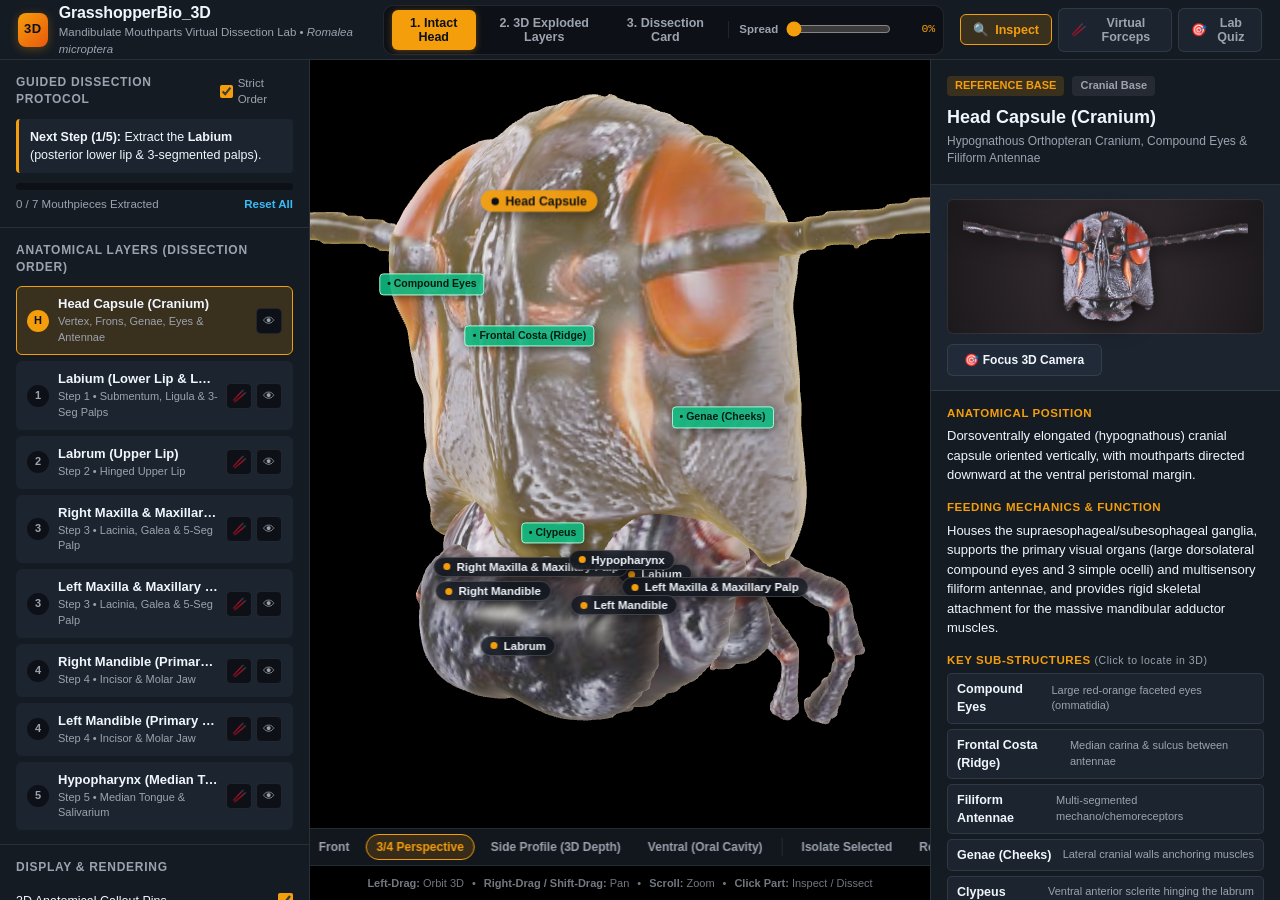
==== index.html @ cb67cf42 "Initial commit: GrasshopperBio 3D virtual mouthparts dissection atlas" ====
<!DOCTYPE html>
<html lang="en">
<head>
  <meta charset="UTF-8" />
  <meta name="viewport" content="width=device-width, initial-scale=1.0" />
  <title>GrasshopperBio 3D — Virtual Mouthparts Dissection Atlas</title>
  <link rel="stylesheet" href="styles.css" />
</head>
<body>
  <div class="app-shell">
    <!-- Top Navigation & Control Header -->
    <header class="top-bar">
      <div class="brand">
        <div class="brand-badge">3D</div>
        <div class="brand-text">
          <h1 id="brandTitle">GrasshopperBio_3D</h1>
          <span id="brandSubtitle" class="subtitle">Mandibulate Mouthparts Virtual Dissection Lab • <em>Romalea microptera</em></span>
        </div>
      </div>

      <!-- Primary State Presets & Explosion Scrub Slider -->
      <div id="stateControls" class="state-controls" role="group" aria-label="3D Dissection State">
        <button id="btnStateIntact" class="state-btn active" data-state="0" title="Assemble all mouthparts on the head capsule (Frame 1)">
          1. Intact Head
        </button>
        <button id="btnStateExploded" class="state-btn" data-state="50" title="Separate mouthpart layers in 3D space (Frame 50)">
          2. 3D Exploded Layers
        </button>
        <button id="btnStateTray" class="state-btn" data-state="100" title="Arrange dissected mouthparts on laboratory card (Frame 100)">
          3. Dissection Card
        </button>
        <div class="slider-group">
          <label for="explodeSlider">Spread</label>
          <input id="explodeSlider" type="range" min="0" max="100" value="0" step="1" />
          <span id="explodeValue" class="mono-val">0%</span>
        </div>
      </div>

      <!-- Tool Mode Switcher -->
      <div id="modeControls" class="mode-controls" role="group" aria-label="Interaction Tool Mode">
        <button id="toolInspect" class="tool-btn active" data-tool="inspect" title="Click any mouthpiece to inspect its anatomy and sub-structures">
          <span class="tool-icon">🔍</span> Inspect
        </button>
        <button id="toolForceps" class="tool-btn" data-tool="forceps" title="Click mouthpieces to extract them with virtual forceps in lab order">
          <span class="tool-icon">🥢</span> Virtual Forceps
        </button>
        <button id="toolQuiz" class="tool-btn" data-tool="quiz" title="Test your knowledge of grasshopper mouthpart anatomy">
          <span class="tool-icon">🎯</span> Lab Quiz
        </button>
      </div>
    </header>

    <!-- Main 3-Column Workspace -->
    <main class="workspace">
      <!-- Left Sidebar: Dissection Protocol & Anatomical Layers -->
      <aside class="panel left-panel" aria-label="Dissection Layers and Protocol">
        <div id="guidedSection" class="panel-section guided-section">
          <div class="section-header">
            <h2>Guided Dissection Protocol</h2>
            <label class="toggle-pill" title="Enforce strict 5-step anatomical removal order">
              <input type="checkbox" id="chkStrictOrder" checked />
              <span>Strict Order</span>
            </label>
          </div>
          <p id="guidedPrompt" class="guided-prompt">
            Switch to <strong>Virtual Forceps</strong> or click any mouthpiece to begin the 5-step dissection sequence.
          </p>
          <div class="progress-bar-wrap" aria-label="Dissection Progress">
            <div id="dissectionProgressFill" class="progress-bar-fill" style="width: 0%"></div>
          </div>
          <div class="progress-meta">
            <span id="dissectionProgressText">0 / 7 Mouthpieces Extracted</span>
            <button id="btnResetDissection" class="link-btn" type="button">Reset All</button>
          </div>
        </div>

        <div class="panel-section layers-section">
          <div class="section-header">
            <h2 id="layersHeading">Anatomical Layers (Dissection Order)</h2>
          </div>
          <div id="partsList" class="parts-list" role="list"></div>
        </div>

        <div class="panel-section display-section">
          <div class="section-header">
            <h2>Display &amp; Rendering</h2>
          </div>
          <div class="control-row">
            <label for="chkLabels">3D Anatomical Callout Pins</label>
            <input type="checkbox" id="chkLabels" checked />
          </div>
          <div class="control-row">
            <label for="chkSubPins">Show Sub-Structure Markers</label>
            <input type="checkbox" id="chkSubPins" checked />
          </div>
          <div class="control-row">
            <label for="chkGhostHead">Ghost / X-Ray Head Capsule</label>
            <input type="checkbox" id="chkGhostHead" />
          </div>
          <div class="control-row">
            <label for="chkWireframe">Show 3D Mesh Topology</label>
            <input type="checkbox" id="chkWireframe" />
          </div>
          <div class="control-row slider-row">
            <label for="depthScaleSlider">3D Depth Scale</label>
            <input id="depthScaleSlider" type="range" min="60" max="160" value="100" step="5" />
            <span id="depthScaleVal" class="mono-val">1.0×</span>
          </div>
        </div>
      </aside>

      <!-- Center Interactive 3D Viewport -->
      <section class="viewport-container" aria-label="3D Interactive Dissection Viewport">
        <canvas id="glCanvas"></canvas>

        <!-- 2D Projected 3D Callout Labels Layer -->
        <div id="labelsOverlay" class="labels-overlay"></div>

        <!-- Quiz Banner (Visible in Quiz Mode) -->
        <div id="quizBanner" class="quiz-banner" hidden>
          <div class="quiz-top">
            <span class="quiz-badge">LAB PRACTICAL QUIZ</span>
            <span id="quizScore" class="quiz-score">Score: 0 / 0</span>
          </div>
          <p id="quizQuestion" class="quiz-question">Click on the Labrum.</p>
          <div class="quiz-actions">
            <span id="quizFeedback" class="quiz-feedback"></span>
            <button id="btnNextQuiz" class="small-btn" type="button">Skip / Next Question →</button>
          </div>
        </div>

        <!-- Toast / Action Feedback Banner -->
        <div id="toastBanner" class="toast-banner" hidden></div>

        <!-- Bottom Camera & View Controls Dock -->
        <div class="camera-dock" role="toolbar" aria-label="Camera Presets">
          <span class="dock-label">Camera:</span>
          <button class="cam-btn" data-cam="front" type="button">Front</button>
          <button class="cam-btn active" data-cam="oblique" type="button">3/4 Perspective</button>
          <button class="cam-btn" data-cam="side" type="button">Side Profile (3D Depth)</button>
          <button class="cam-btn" data-cam="ventral" type="button">Ventral (Oral Cavity)</button>
          <div class="dock-divider"></div>
          <button id="btnIsolate" class="cam-btn" type="button" title="Isolate only the currently selected mouthpiece">
            Isolate Selected
          </button>
          <button id="btnResetCam" class="cam-btn" type="button" title="Reset camera orbit">
            Reset View
          </button>
        </div>

        <div class="viewport-hint">
          <span><strong>Left-Drag:</strong> Orbit 3D</span>
          <span>•</span>
          <span><strong>Right-Drag / Shift-Drag:</strong> Pan</span>
          <span>•</span>
          <span><strong>Scroll:</strong> Zoom</span>
          <span>•</span>
          <span><strong>Click Part:</strong> Inspect / Dissect</span>
        </div>
      </section>

      <!-- Right Sidebar: Detailed Anatomical Inspector -->
      <aside class="panel right-panel" aria-label="Anatomical Structure Inspector">
        <div class="inspector-header">
          <div class="inspector-badges">
            <span id="inspStepBadge" class="step-badge">Reference Base</span>
            <span id="inspStatusBadge" class="status-badge">Attached on Head</span>
          </div>
          <h2 id="inspTitle">Head Capsule (Cranium)</h2>
          <p id="inspSubtitle" class="insp-subtitle">Hypognathous Orthopteran Cranium, Compound Eyes &amp; Filiform Antennae</p>
        </div>

        <!-- Specimen Cutout Preview + Quick Actions -->
        <div class="specimen-card">
          <div class="specimen-img-wrap">
            <img id="inspImage" src="textures/Head_Capsule_rgba.png" alt="Dissected specimen cutout" />
          </div>
          <div class="specimen-actions">
            <button id="btnToggleDissectSelected" class="primary-action-btn" type="button">
              🥢 Extract with Forceps
            </button>
            <button id="btnFocusSelected" class="secondary-action-btn" type="button">
              🎯 Focus 3D Camera
            </button>
          </div>
        </div>

        <!-- Detailed Description & Sub-parts -->
        <div class="inspector-body">
          <div class="info-block">
            <h3>Anatomical Position</h3>
            <p id="inspPosition"></p>
          </div>

          <div class="info-block">
            <h3>Feeding Mechanics &amp; Function</h3>
            <p id="inspFunction"></p>
          </div>

          <div class="info-block">
            <h3>Key Sub-Structures <span class="hint-tag">(Click to locate in 3D)</span></h3>
            <ul id="inspSubStructures" class="substructure-list"></ul>
          </div>

          <div class="info-block protocol-box">
            <h3>Lab Dissection Technique</h3>
            <p id="inspInstruction"></p>
          </div>
        </div>
      </aside>
    </main>
  </div>

  <script type="module" src="app.js"></script>
</body>
</html>
---- styles.css ----
:root {
  --bg-app: #0d1117;
  --bg-panel: #151b23;
  --bg-panel-elevated: #1c2430;
  --bg-card: #212a38;
  --border-subtle: rgba(255, 255, 255, 0.09);
  --border-focus: #f59e0b;
  --text-primary: #f0f6fc;
  --text-secondary: #9ca3af;
  --text-muted: #6b7280;
  --accent-amber: #f59e0b;
  --accent-amber-soft: rgba(245, 158, 11, 0.16);
  --accent-emerald: #10b981;
  --accent-emerald-soft: rgba(16, 185, 129, 0.16);
  --accent-cyan: #38bdf8;
  --accent-rose: #f43f5e;
  --radius-sm: 6px;
  --radius-md: 10px;
  --radius-lg: 14px;
  --font-sans: -apple-system, BlinkMacSystemFont, "Segoe UI", Roboto, Inter, sans-serif;
  --font-mono: "SFMono-Regular", Consolas, "Liberation Mono", Menlo, monospace;
}

*, *::before, *::after {
  box-sizing: border-box;
  margin: 0;
  padding: 0;
}

html, body {
  width: 100%;
  height: 100%;
  overflow: hidden;
  background-color: var(--bg-app);
  color: var(--text-primary);
  font-family: var(--font-sans);
  font-size: 14px;
  line-height: 1.45;
  -webkit-font-smoothing: antialiased;
}

.app-shell {
  display: flex;
  flex-direction: column;
  width: 100vw;
  height: 100vh;
}

/* Top Navigation Header */
.top-bar {
  display: flex;
  align-items: center;
  justify-content: space-between;
  gap: 16px;
  height: 60px;
  padding: 0 18px;
  background: var(--bg-panel);
  border-bottom: 1px solid var(--border-subtle);
  flex-shrink: 0;
  z-index: 20;
}

.brand {
  display: flex;
  align-items: center;
  gap: 11px;
}

.brand-badge {
  display: grid;
  place-items: center;
  width: 34px;
  height: 34px;
  border-radius: 8px;
  background: linear-gradient(135deg, #f59e0b 0%, #ea580c 100%);
  color: #0d1117;
  font-weight: 800;
  font-size: 13px;
  letter-spacing: 0.5px;
  box-shadow: 0 2px 10px rgba(245, 158, 11, 0.3);
}

.brand-text h1 {
  font-size: 16px;
  font-weight: 700;
  letter-spacing: -0.01em;
  color: var(--text-primary);
}

.brand-text .subtitle {
  display: block;
  font-size: 11.5px;
  color: var(--text-secondary);
}

/* State Preset Buttons & Slider */
.state-controls {
  display: flex;
  align-items: center;
  gap: 6px;
  background: var(--bg-app);
  padding: 4px 8px;
  border-radius: var(--radius-md);
  border: 1px solid var(--border-subtle);
}

.state-btn {
  background: transparent;
  color: var(--text-secondary);
  border: none;
  padding: 6px 11px;
  border-radius: var(--radius-sm);
  font-size: 12.5px;
  font-weight: 600;
  cursor: pointer;
  transition: all 0.16s ease;
}

.state-btn:hover {
  color: var(--text-primary);
  background: rgba(255, 255, 255, 0.05);
}

.state-btn.active {
  background: var(--accent-amber);
  color: #0d1117;
  box-shadow: 0 1px 6px rgba(245, 158, 11, 0.35);
}

.slider-group {
  display: flex;
  align-items: center;
  gap: 8px;
  padding-left: 10px;
  margin-left: 4px;
  border-left: 1px solid var(--border-subtle);
}

.slider-group label {
  font-size: 11.5px;
  color: var(--text-secondary);
  font-weight: 600;
}

input[type="range"] {
  accent-color: var(--accent-amber);
  cursor: pointer;
}

#explodeSlider {
  width: 105px;
}

.mono-val {
  font-family: var(--font-mono);
  font-size: 11.5px;
  color: var(--accent-amber);
  min-width: 36px;
  text-align: right;
}

/* Tool Mode Switcher */
.mode-controls {
  display: flex;
  align-items: center;
  gap: 6px;
}

.tool-btn {
  display: inline-flex;
  align-items: center;
  gap: 6px;
  background: var(--bg-panel-elevated);
  color: var(--text-secondary);
  border: 1px solid var(--border-subtle);
  padding: 7px 12px;
  border-radius: var(--radius-sm);
  font-size: 12.5px;
  font-weight: 600;
  cursor: pointer;
  transition: all 0.16s ease;
}

.tool-btn:hover {
  color: var(--text-primary);
  border-color: rgba(255, 255, 255, 0.22);
}

.tool-btn.active {
  background: var(--accent-amber-soft);
  color: var(--accent-amber);
  border-color: var(--accent-amber);
}

/* Main 3-Column Workspace */
.workspace {
  display: grid;
  grid-template-columns: 310px 1fr 350px;
  flex: 1;
  min-height: 0;
}

.panel {
  background: var(--bg-panel);
  display: flex;
  flex-direction: column;
  overflow-y: auto;
  z-index: 10;
}

.left-panel {
  border-right: 1px solid var(--border-subtle);
}

.right-panel {
  border-left: 1px solid var(--border-subtle);
}

.panel-section {
  padding: 14px 16px;
  border-bottom: 1px solid var(--border-subtle);
}

.section-header {
  display: flex;
  align-items: center;
  justify-content: space-between;
  margin-bottom: 10px;
}

.section-header h2 {
  font-size: 12px;
  font-weight: 700;
  text-transform: uppercase;
  letter-spacing: 0.06em;
  color: var(--text-secondary);
}

.toggle-pill {
  display: inline-flex;
  align-items: center;
  gap: 5px;
  font-size: 11.5px;
  color: var(--text-secondary);
  cursor: pointer;
  user-select: none;
}

.toggle-pill input {
  accent-color: var(--accent-amber);
}

.guided-prompt {
  font-size: 12.5px;
  color: var(--text-primary);
  background: var(--bg-panel-elevated);
  border-left: 3px solid var(--accent-amber);
  padding: 9px 11px;
  border-radius: 4px;
  margin-bottom: 10px;
}

.progress-bar-wrap {
  width: 100%;
  height: 7px;
  background: var(--bg-app);
  border-radius: 99px;
  overflow: hidden;
  margin-bottom: 6px;
}

.progress-bar-fill {
  height: 100%;
  background: linear-gradient(90deg, var(--accent-amber), var(--accent-emerald));
  transition: width 0.3s ease;
}

.progress-meta {
  display: flex;
  align-items: center;
  justify-content: space-between;
  font-size: 11.5px;
  color: var(--text-secondary);
}

.link-btn {
  background: none;
  border: none;
  color: var(--accent-cyan);
  font-size: 11.5px;
  font-weight: 600;
  cursor: pointer;
}

.link-btn:hover {
  text-decoration: underline;
}

/* Anatomical Layers List */
.parts-list {
  display: flex;
  flex-direction: column;
  gap: 6px;
}

.part-item {
  display: flex;
  align-items: center;
  justify-content: space-between;
  gap: 8px;
  padding: 8px 10px;
  border-radius: var(--radius-sm);
  background: var(--bg-panel-elevated);
  border: 1px solid transparent;
  cursor: pointer;
  transition: all 0.14s ease;
}

.part-item:hover {
  background: var(--bg-card);
  border-color: rgba(255, 255, 255, 0.12);
}

.part-item.selected {
  background: var(--accent-amber-soft);
  border-color: var(--accent-amber);
}

.part-item.dissected .part-name {
  color: var(--accent-emerald);
}

.part-left {
  display: flex;
  align-items: center;
  gap: 9px;
  min-width: 0;
}

.part-step-dot {
  display: grid;
  place-items: center;
  width: 22px;
  height: 22px;
  border-radius: 50%;
  font-size: 11px;
  font-weight: 700;
  background: var(--bg-app);
  color: var(--text-secondary);
  flex-shrink: 0;
}

.part-item.selected .part-step-dot {
  background: var(--accent-amber);
  color: #0d1117;
}

.part-item.dissected .part-step-dot {
  background: var(--accent-emerald);
  color: #0d1117;
}

.part-info-col {
  min-width: 0;
}

.part-name {
  font-size: 13px;
  font-weight: 600;
  color: var(--text-primary);
  white-space: nowrap;
  overflow: hidden;
  text-overflow: ellipsis;
}

.part-sub {
  font-size: 11px;
  color: var(--text-secondary);
}

.part-actions {
  display: flex;
  align-items: center;
  gap: 4px;
  flex-shrink: 0;
}

.icon-btn {
  display: grid;
  place-items: center;
  width: 26px;
  height: 26px;
  border-radius: 5px;
  border: 1px solid var(--border-subtle);
  background: var(--bg-app);
  color: var(--text-secondary);
  font-size: 12px;
  cursor: pointer;
  transition: all 0.14s ease;
}

.icon-btn:hover {
  color: var(--text-primary);
  border-color: var(--accent-amber);
}

.icon-btn.active-dissect {
  background: var(--accent-emerald-soft);
  color: var(--accent-emerald);
  border-color: var(--accent-emerald);
}

.icon-btn.hidden-part {
  opacity: 0.45;
}

/* Display Controls */
.control-row {
  display: flex;
  align-items: center;
  justify-content: space-between;
  padding: 5px 0;
  font-size: 12.5px;
  color: var(--text-primary);
}

.control-row input[type="checkbox"] {
  accent-color: var(--accent-amber);
  width: 15px;
  height: 15px;
  cursor: pointer;
}

.slider-row input[type="range"] {
  width: 95px;
}

/* Center 3D Viewport */
.viewport-container {
  position: relative;
  width: 100%;
  height: 100%;
  background: radial-gradient(circle at 50% 42%, #2a2429 0%, #16181f 68%, #0e1015 100%);
  overflow: hidden;
  user-select: none;
}

#glCanvas {
  width: 100%;
  height: 100%;
  display: block;
  cursor: grab;
}

#glCanvas:active {
  cursor: grabbing;
}

#glCanvas.forceps-cursor {
  cursor: crosshair;
}

/* 3D Projected Callout Pins */
.labels-overlay {
  position: absolute;
  inset: 0;
  pointer-events: none;
  overflow: hidden;
}

.callout-pin {
  position: absolute;
  transform: translate(-50%, -50%);
  pointer-events: auto;
  display: inline-flex;
  align-items: center;
  gap: 6px;
  padding: 3px 9px;
  border-radius: 99px;
  background: rgba(15, 20, 28, 0.84);
  backdrop-filter: blur(6px);
  border: 1px solid rgba(255, 255, 255, 0.18);
  color: var(--text-primary);
  font-size: 11.5px;
  font-weight: 600;
  white-space: nowrap;
  cursor: pointer;
  transition: transform 0.12s ease, border-color 0.12s ease, background 0.12s ease;
  box-shadow: 0 3px 10px rgba(0, 0, 0, 0.45);
}

.callout-pin:hover,
.callout-pin.selected {
  border-color: var(--accent-amber);
  background: rgba(245, 158, 11, 0.92);
  color: #0d1117;
  transform: translate(-50%, -50%) scale(1.07);
  z-index: 5;
}

.callout-pin .pin-dot {
  width: 7px;
  height: 7px;
  border-radius: 50%;
  background: var(--accent-amber);
}

.callout-pin.selected .pin-dot,
.callout-pin:hover .pin-dot {
  background: #0d1117;
}

.sub-pin {
  position: absolute;
  transform: translate(-50%, -50%);
  pointer-events: auto;
  padding: 2px 7px;
  border-radius: 4px;
  background: rgba(16, 185, 129, 0.90);
  color: #051b14;
  font-size: 10.5px;
  font-weight: 700;
  white-space: nowrap;
  box-shadow: 0 2px 8px rgba(0, 0, 0, 0.5);
  border: 1px solid #a7f3d0;
  z-index: 6;
}

/* Quiz Overlay */
.quiz-banner {
  position: absolute;
  top: 14px;
  left: 50%;
  transform: translateX(-50%);
  width: min(540px, 92%);
  background: rgba(21, 27, 35, 0.94);
  backdrop-filter: blur(10px);
  border: 1px solid var(--accent-amber);
  border-radius: var(--radius-md);
  padding: 12px 16px;
  box-shadow: 0 10px 30px rgba(0, 0, 0, 0.55);
  z-index: 12;
}

.quiz-top {
  display: flex;
  justify-content: space-between;
  align-items: center;
  margin-bottom: 6px;
}

.quiz-badge {
  font-size: 10.5px;
  font-weight: 800;
  letter-spacing: 0.08em;
  color: var(--accent-amber);
}

.quiz-score {
  font-family: var(--font-mono);
  font-size: 12px;
  font-weight: 700;
  color: var(--accent-emerald);
}

.quiz-question {
  font-size: 14px;
  font-weight: 600;
  color: var(--text-primary);
  margin-bottom: 8px;
}

.quiz-actions {
  display: flex;
  justify-content: space-between;
  align-items: center;
}

.quiz-feedback {
  font-size: 12.5px;
  font-weight: 600;
}

.small-btn {
  background: var(--bg-card);
  color: var(--text-primary);
  border: 1px solid var(--border-subtle);
  padding: 4px 10px;
  border-radius: 5px;
  font-size: 12px;
  cursor: pointer;
}

.small-btn:hover {
  border-color: var(--accent-amber);
}

/* Toast Banner */
.toast-banner {
  position: absolute;
  top: 16px;
  left: 50%;
  transform: translateX(-50%);
  background: rgba(15, 20, 28, 0.92);
  border: 1px solid var(--accent-amber);
  color: var(--text-primary);
  padding: 8px 16px;
  border-radius: 99px;
  font-size: 12.5px;
  font-weight: 600;
  box-shadow: 0 6px 20px rgba(0, 0, 0, 0.5);
  z-index: 15;
}

/* Camera Dock */
.camera-dock {
  position: absolute;
  bottom: 34px;
  left: 50%;
  transform: translateX(-50%);
  display: flex;
  align-items: center;
  gap: 5px;
  padding: 5px 10px;
  background: rgba(21, 27, 35, 0.88);
  backdrop-filter: blur(8px);
  border: 1px solid var(--border-subtle);
  border-radius: 99px;
  box-shadow: 0 6px 24px rgba(0, 0, 0, 0.45);
  z-index: 10;
}

.dock-label {
  font-size: 11px;
  font-weight: 700;
  color: var(--text-secondary);
  padding: 0 6px;
}

.cam-btn {
  background: transparent;
  color: var(--text-secondary);
  border: 1px solid transparent;
  padding: 5px 10px;
  border-radius: 99px;
  font-size: 12px;
  font-weight: 600;
  cursor: pointer;
  white-space: nowrap;
  transition: all 0.14s ease;
}

.cam-btn:hover {
  color: var(--text-primary);
  background: rgba(255, 255, 255, 0.07);
}

.cam-btn.active {
  background: var(--accent-amber-soft);
  color: var(--accent-amber);
  border-color: var(--accent-amber);
}

.dock-divider {
  width: 1px;
  height: 18px;
  background: var(--border-subtle);
  margin: 0 3px;
}

.viewport-hint {
  position: absolute;
  bottom: 8px;
  left: 50%;
  transform: translateX(-50%);
  display: flex;
  gap: 8px;
  font-size: 11px;
  color: var(--text-secondary);
  opacity: 0.8;
  white-space: nowrap;
  pointer-events: none;
}

/* Right Inspector Sidebar */
.inspector-header {
  padding: 16px;
  border-bottom: 1px solid var(--border-subtle);
}

.inspector-badges {
  display: flex;
  align-items: center;
  gap: 8px;
  margin-bottom: 8px;
}

.step-badge {
  display: inline-block;
  padding: 2px 8px;
  border-radius: 4px;
  background: var(--accent-amber-soft);
  color: var(--accent-amber);
  font-size: 11px;
  font-weight: 700;
  text-transform: uppercase;
}

.status-badge {
  display: inline-block;
  padding: 2px 8px;
  border-radius: 4px;
  background: rgba(255, 255, 255, 0.07);
  color: var(--text-secondary);
  font-size: 11px;
  font-weight: 600;
}

.status-badge.extracted {
  background: var(--accent-emerald-soft);
  color: var(--accent-emerald);
}

.inspector-header h2 {
  font-size: 18px;
  font-weight: 700;
  color: var(--text-primary);
  margin-bottom: 3px;
}

.insp-subtitle {
  font-size: 12px;
  color: var(--text-secondary);
}

.specimen-card {
  padding: 14px 16px;
  border-bottom: 1px solid var(--border-subtle);
  background: var(--bg-panel-elevated);
}

.specimen-img-wrap {
  width: 100%;
  height: 135px;
  display: flex;
  align-items: center;
  justify-content: center;
  background: radial-gradient(circle, #383034 0%, #1c191c 100%);
  border-radius: var(--radius-sm);
  border: 1px solid var(--border-subtle);
  padding: 8px;
  margin-bottom: 10px;
}

.specimen-img-wrap img {
  max-width: 100%;
  max-height: 100%;
  object-fit: contain;
  filter: drop-shadow(0 4px 10px rgba(0, 0, 0, 0.6));
}

.specimen-actions {
  display: grid;
  grid-template-columns: 1fr 1fr;
  gap: 8px;
}

.primary-action-btn,
.secondary-action-btn {
  padding: 8px 10px;
  border-radius: var(--radius-sm);
  font-size: 12px;
  font-weight: 700;
  cursor: pointer;
  border: 1px solid transparent;
  transition: all 0.15s ease;
}

.primary-action-btn {
  background: var(--accent-amber);
  color: #0d1117;
}

.primary-action-btn:hover {
  filter: brightness(1.08);
}

.primary-action-btn.reattach {
  background: var(--accent-emerald);
  color: #051b14;
}

.secondary-action-btn {
  background: var(--bg-card);
  color: var(--text-primary);
  border-color: var(--border-subtle);
}

.secondary-action-btn:hover {
  border-color: var(--accent-amber);
}

.inspector-body {
  padding: 14px 16px;
  display: flex;
  flex-direction: column;
  gap: 14px;
}

.info-block h3 {
  font-size: 11.5px;
  font-weight: 700;
  text-transform: uppercase;
  letter-spacing: 0.05em;
  color: var(--accent-amber);
  margin-bottom: 5px;
}

.hint-tag {
  font-size: 10.5px;
  font-weight: 500;
  text-transform: none;
  color: var(--text-secondary);
}

.info-block p {
  font-size: 13px;
  color: var(--text-primary);
  line-height: 1.5;
}

.substructure-list {
  list-style: none;
  display: flex;
  flex-direction: column;
  gap: 5px;
}

.substructure-item {
  display: flex;
  align-items: center;
  justify-content: space-between;
  padding: 6px 9px;
  background: var(--bg-panel-elevated);
  border: 1px solid var(--border-subtle);
  border-radius: 5px;
  font-size: 12.5px;
  cursor: pointer;
  transition: all 0.14s ease;
}

.substructure-item:hover,
.substructure-item.active {
  border-color: var(--accent-emerald);
  background: var(--accent-emerald-soft);
}

.substructure-item strong {
  color: var(--text-primary);
}

.substructure-item span {
  font-size: 11px;
  color: var(--text-secondary);
}

.protocol-box {
  background: var(--bg-panel-elevated);
  padding: 11px 12px;
  border-radius: var(--radius-sm);
  border-left: 3px solid var(--accent-cyan);
}

.protocol-box h3 {
  color: var(--accent-cyan);
}
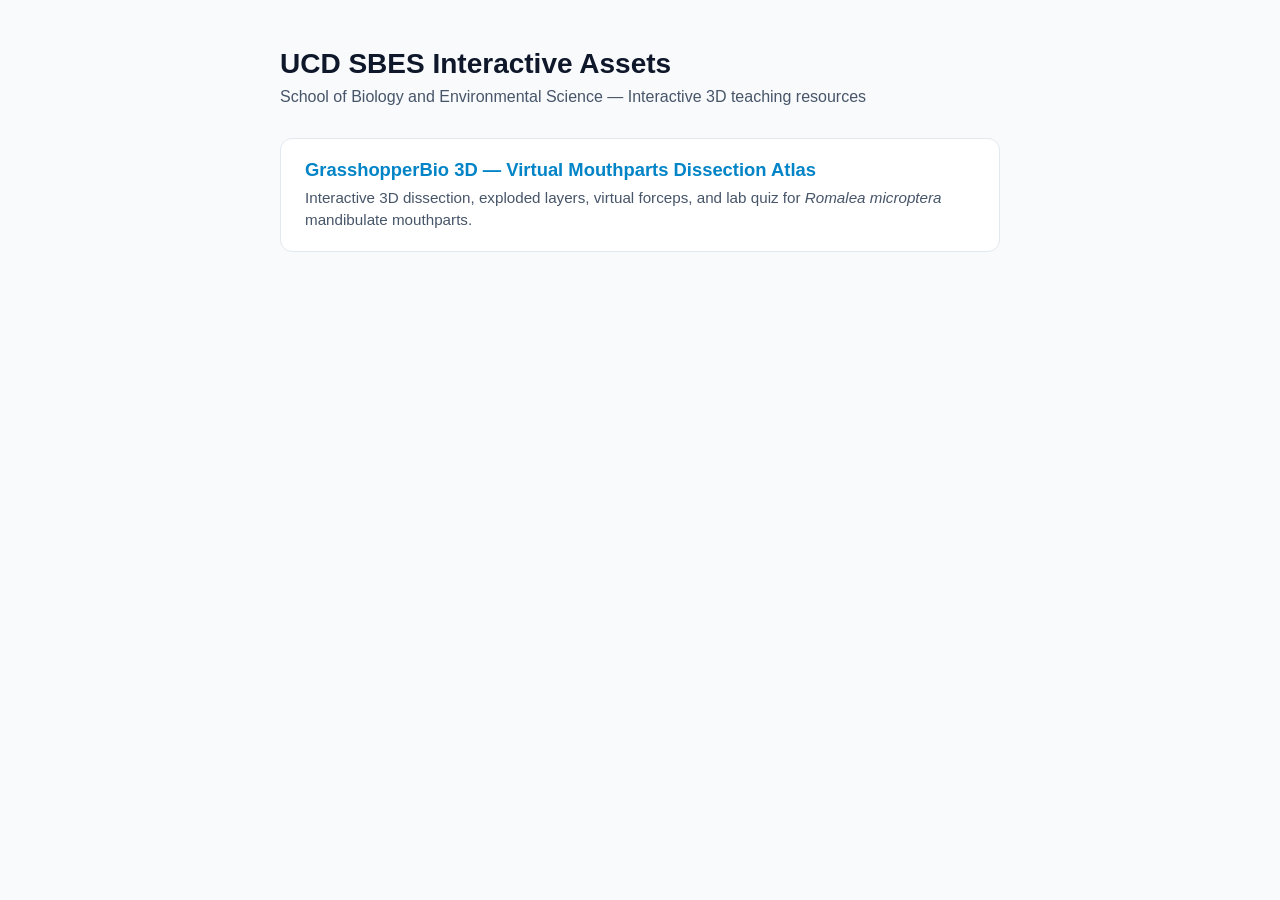
==== commit e209033a: "Move GrasshopperBio 3D app into grasshopper_mouthparts/ subfolder and add root index" ====
--- a/index.html
+++ b/index.html
@@ -3,214 +3,91 @@
 <head>
   <meta charset="UTF-8" />
   <meta name="viewport" content="width=device-width, initial-scale=1.0" />
-  <title>GrasshopperBio 3D — Virtual Mouthparts Dissection Atlas</title>
-  <link rel="stylesheet" href="styles.css" />
+  <title>UCD SBES — Interactive Biology Assets</title>
+  <style>
+    :root {
+      color-scheme: light dark;
+      --bg: #0f172a;
+      --card: #1e293b;
+      --border: #334155;
+      --text: #f1f5f9;
+      --muted: #94a3b8;
+      --accent: #38bdf8;
+    }
+    @media (prefers-color-scheme: light) {
+      :root {
+        --bg: #f8fafc;
+        --card: #ffffff;
+        --border: #e2e8f0;
+        --text: #0f172a;
+        --muted: #475569;
+        --accent: #0284c7;
+      }
+    }
+    * { box-sizing: border-box; }
+    body {
+      margin: 0;
+      font-family: -apple-system, BlinkMacSystemFont, "Segoe UI", Roboto, sans-serif;
+      background: var(--bg);
+      color: var(--text);
+      min-height: 100vh;
+      display: flex;
+      justify-content: center;
+      padding: 3rem 1.5rem;
+    }
+    main {
+      width: 100%;
+      max-width: 720px;
+    }
+    h1 {
+      margin: 0 0 0.5rem;
+      font-size: 1.75rem;
+    }
+    p.subtitle {
+      margin: 0 0 2rem;
+      color: var(--muted);
+    }
+    .grid {
+      display: grid;
+      gap: 1rem;
+    }
+    a.card {
+      display: block;
+      padding: 1.25rem 1.5rem;
+      background: var(--card);
+      border: 1px solid var(--border);
+      border-radius: 12px;
+      text-decoration: none;
+      color: inherit;
+      transition: border-color 0.15s ease, transform 0.15s ease;
+    }
+    a.card:hover {
+      border-color: var(--accent);
+      transform: translateY(-2px);
+    }
+    .card h2 {
+      margin: 0 0 0.35rem;
+      font-size: 1.15rem;
+      color: var(--accent);
+    }
+    .card p {
+      margin: 0;
+      color: var(--muted);
+      font-size: 0.95rem;
+      line-height: 1.45;
+    }
+  </style>
 </head>
 <body>
-  <div class="app-shell">
-    <!-- Top Navigation & Control Header -->
-    <header class="top-bar">
-      <div class="brand">
-        <div class="brand-badge">3D</div>
-        <div class="brand-text">
-          <h1 id="brandTitle">GrasshopperBio_3D</h1>
-          <span id="brandSubtitle" class="subtitle">Mandibulate Mouthparts Virtual Dissection Lab • <em>Romalea microptera</em></span>
-        </div>
-      </div>
-
-      <!-- Primary State Presets & Explosion Scrub Slider -->
-      <div id="stateControls" class="state-controls" role="group" aria-label="3D Dissection State">
-        <button id="btnStateIntact" class="state-btn active" data-state="0" title="Assemble all mouthparts on the head capsule (Frame 1)">
-          1. Intact Head
-        </button>
-        <button id="btnStateExploded" class="state-btn" data-state="50" title="Separate mouthpart layers in 3D space (Frame 50)">
-          2. 3D Exploded Layers
-        </button>
-        <button id="btnStateTray" class="state-btn" data-state="100" title="Arrange dissected mouthparts on laboratory card (Frame 100)">
-          3. Dissection Card
-        </button>
-        <div class="slider-group">
-          <label for="explodeSlider">Spread</label>
-          <input id="explodeSlider" type="range" min="0" max="100" value="0" step="1" />
-          <span id="explodeValue" class="mono-val">0%</span>
-        </div>
-      </div>
-
-      <!-- Tool Mode Switcher -->
-      <div id="modeControls" class="mode-controls" role="group" aria-label="Interaction Tool Mode">
-        <button id="toolInspect" class="tool-btn active" data-tool="inspect" title="Click any mouthpiece to inspect its anatomy and sub-structures">
-          <span class="tool-icon">🔍</span> Inspect
-        </button>
-        <button id="toolForceps" class="tool-btn" data-tool="forceps" title="Click mouthpieces to extract them with virtual forceps in lab order">
-          <span class="tool-icon">🥢</span> Virtual Forceps
-        </button>
-        <button id="toolQuiz" class="tool-btn" data-tool="quiz" title="Test your knowledge of grasshopper mouthpart anatomy">
-          <span class="tool-icon">🎯</span> Lab Quiz
-        </button>
-      </div>
-    </header>
-
-    <!-- Main 3-Column Workspace -->
-    <main class="workspace">
-      <!-- Left Sidebar: Dissection Protocol & Anatomical Layers -->
-      <aside class="panel left-panel" aria-label="Dissection Layers and Protocol">
-        <div id="guidedSection" class="panel-section guided-section">
-          <div class="section-header">
-            <h2>Guided Dissection Protocol</h2>
-            <label class="toggle-pill" title="Enforce strict 5-step anatomical removal order">
-              <input type="checkbox" id="chkStrictOrder" checked />
-              <span>Strict Order</span>
-            </label>
-          </div>
-          <p id="guidedPrompt" class="guided-prompt">
-            Switch to <strong>Virtual Forceps</strong> or click any mouthpiece to begin the 5-step dissection sequence.
-          </p>
-          <div class="progress-bar-wrap" aria-label="Dissection Progress">
-            <div id="dissectionProgressFill" class="progress-bar-fill" style="width: 0%"></div>
-          </div>
-          <div class="progress-meta">
-            <span id="dissectionProgressText">0 / 7 Mouthpieces Extracted</span>
-            <button id="btnResetDissection" class="link-btn" type="button">Reset All</button>
-          </div>
-        </div>
-
-        <div class="panel-section layers-section">
-          <div class="section-header">
-            <h2 id="layersHeading">Anatomical Layers (Dissection Order)</h2>
-          </div>
-          <div id="partsList" class="parts-list" role="list"></div>
-        </div>
-
-        <div class="panel-section display-section">
-          <div class="section-header">
-            <h2>Display &amp; Rendering</h2>
-          </div>
-          <div class="control-row">
-            <label for="chkLabels">3D Anatomical Callout Pins</label>
-            <input type="checkbox" id="chkLabels" checked />
-          </div>
-          <div class="control-row">
-            <label for="chkSubPins">Show Sub-Structure Markers</label>
-            <input type="checkbox" id="chkSubPins" checked />
-          </div>
-          <div class="control-row">
-            <label for="chkGhostHead">Ghost / X-Ray Head Capsule</label>
-            <input type="checkbox" id="chkGhostHead" />
-          </div>
-          <div class="control-row">
-            <label for="chkWireframe">Show 3D Mesh Topology</label>
-            <input type="checkbox" id="chkWireframe" />
-          </div>
-          <div class="control-row slider-row">
-            <label for="depthScaleSlider">3D Depth Scale</label>
-            <input id="depthScaleSlider" type="range" min="60" max="160" value="100" step="5" />
-            <span id="depthScaleVal" class="mono-val">1.0×</span>
-          </div>
-        </div>
-      </aside>
-
-      <!-- Center Interactive 3D Viewport -->
-      <section class="viewport-container" aria-label="3D Interactive Dissection Viewport">
-        <canvas id="glCanvas"></canvas>
-
-        <!-- 2D Projected 3D Callout Labels Layer -->
-        <div id="labelsOverlay" class="labels-overlay"></div>
-
-        <!-- Quiz Banner (Visible in Quiz Mode) -->
-        <div id="quizBanner" class="quiz-banner" hidden>
-          <div class="quiz-top">
-            <span class="quiz-badge">LAB PRACTICAL QUIZ</span>
-            <span id="quizScore" class="quiz-score">Score: 0 / 0</span>
-          </div>
-          <p id="quizQuestion" class="quiz-question">Click on the Labrum.</p>
-          <div class="quiz-actions">
-            <span id="quizFeedback" class="quiz-feedback"></span>
-            <button id="btnNextQuiz" class="small-btn" type="button">Skip / Next Question →</button>
-          </div>
-        </div>
-
-        <!-- Toast / Action Feedback Banner -->
-        <div id="toastBanner" class="toast-banner" hidden></div>
-
-        <!-- Bottom Camera & View Controls Dock -->
-        <div class="camera-dock" role="toolbar" aria-label="Camera Presets">
-          <span class="dock-label">Camera:</span>
-          <button class="cam-btn" data-cam="front" type="button">Front</button>
-          <button class="cam-btn active" data-cam="oblique" type="button">3/4 Perspective</button>
-          <button class="cam-btn" data-cam="side" type="button">Side Profile (3D Depth)</button>
-          <button class="cam-btn" data-cam="ventral" type="button">Ventral (Oral Cavity)</button>
-          <div class="dock-divider"></div>
-          <button id="btnIsolate" class="cam-btn" type="button" title="Isolate only the currently selected mouthpiece">
-            Isolate Selected
-          </button>
-          <button id="btnResetCam" class="cam-btn" type="button" title="Reset camera orbit">
-            Reset View
-          </button>
-        </div>
-
-        <div class="viewport-hint">
-          <span><strong>Left-Drag:</strong> Orbit 3D</span>
-          <span>•</span>
-          <span><strong>Right-Drag / Shift-Drag:</strong> Pan</span>
-          <span>•</span>
-          <span><strong>Scroll:</strong> Zoom</span>
-          <span>•</span>
-          <span><strong>Click Part:</strong> Inspect / Dissect</span>
-        </div>
-      </section>
-
-      <!-- Right Sidebar: Detailed Anatomical Inspector -->
-      <aside class="panel right-panel" aria-label="Anatomical Structure Inspector">
-        <div class="inspector-header">
-          <div class="inspector-badges">
-            <span id="inspStepBadge" class="step-badge">Reference Base</span>
-            <span id="inspStatusBadge" class="status-badge">Attached on Head</span>
-          </div>
-          <h2 id="inspTitle">Head Capsule (Cranium)</h2>
-          <p id="inspSubtitle" class="insp-subtitle">Hypognathous Orthopteran Cranium, Compound Eyes &amp; Filiform Antennae</p>
-        </div>
-
-        <!-- Specimen Cutout Preview + Quick Actions -->
-        <div class="specimen-card">
-          <div class="specimen-img-wrap">
-            <img id="inspImage" src="textures/Head_Capsule_rgba.png" alt="Dissected specimen cutout" />
-          </div>
-          <div class="specimen-actions">
-            <button id="btnToggleDissectSelected" class="primary-action-btn" type="button">
-              🥢 Extract with Forceps
-            </button>
-            <button id="btnFocusSelected" class="secondary-action-btn" type="button">
-              🎯 Focus 3D Camera
-            </button>
-          </div>
-        </div>
-
-        <!-- Detailed Description & Sub-parts -->
-        <div class="inspector-body">
-          <div class="info-block">
-            <h3>Anatomical Position</h3>
-            <p id="inspPosition"></p>
-          </div>
-
-          <div class="info-block">
-            <h3>Feeding Mechanics &amp; Function</h3>
-            <p id="inspFunction"></p>
-          </div>
-
-          <div class="info-block">
-            <h3>Key Sub-Structures <span class="hint-tag">(Click to locate in 3D)</span></h3>
-            <ul id="inspSubStructures" class="substructure-list"></ul>
-          </div>
-
-          <div class="info-block protocol-box">
-            <h3>Lab Dissection Technique</h3>
-            <p id="inspInstruction"></p>
-          </div>
-        </div>
-      </aside>
-    </main>
-  </div>
-
-  <script type="module" src="app.js"></script>
+  <main>
+    <h1>UCD SBES Interactive Assets</h1>
+    <p class="subtitle">School of Biology and Environmental Science — Interactive 3D teaching resources</p>
+    <div class="grid">
+      <a class="card" href="./grasshopper_mouthparts/">
+        <h2>GrasshopperBio 3D — Virtual Mouthparts Dissection Atlas</h2>
+        <p>Interactive 3D dissection, exploded layers, virtual forceps, and lab quiz for <em>Romalea microptera</em> mandibulate mouthparts.</p>
+      </a>
+    </div>
+  </main>
 </body>
 </html>
